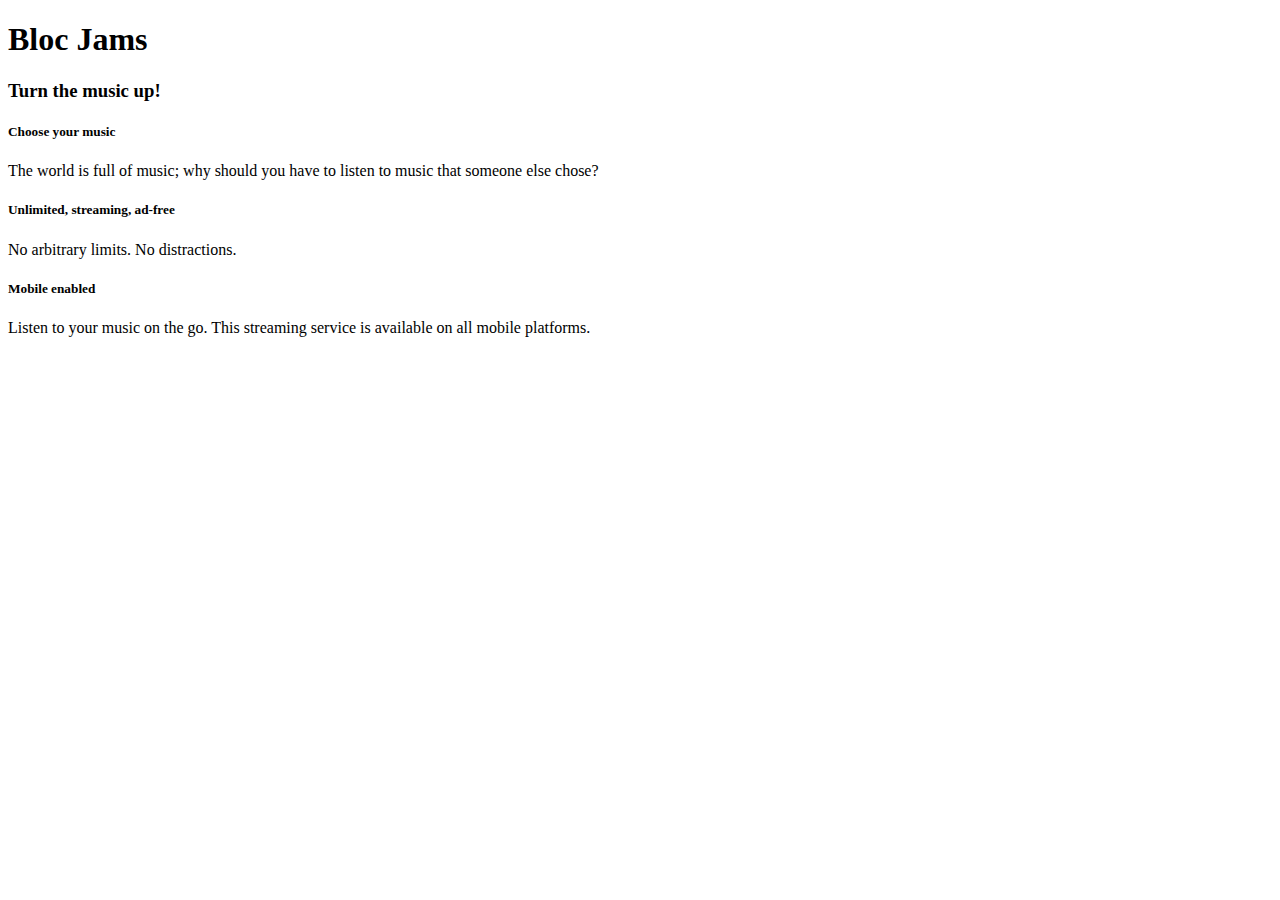
==== index.html @ 66f173e4 "assignment complete" ====
<!DOCTYPE html>
<html>
    <head>
        <title>Bloc Jams</title>
    </head>
    <body>
        <nav>
        </nav>
        <section>
            <h1>Bloc Jams</h1>
            <h3>Turn the music up!</h3>
        </section>
        <main>
            <div>
                <h5>Choose your music</h5>
                <p>The world is full of music; why should you have to listen to music that someone else chose?</p>
            </div>
            <div>
                <h5>Unlimited, streaming, ad-free</h5>
                <p>No arbitrary limits. No distractions.</p>
            </div>
            <div>
                <h5>Mobile enabled</h5>
                <p>Listen to your music on the go. This streaming service is available on all mobile platforms.</p>
            </div>
        </main>
    </body>
</html>
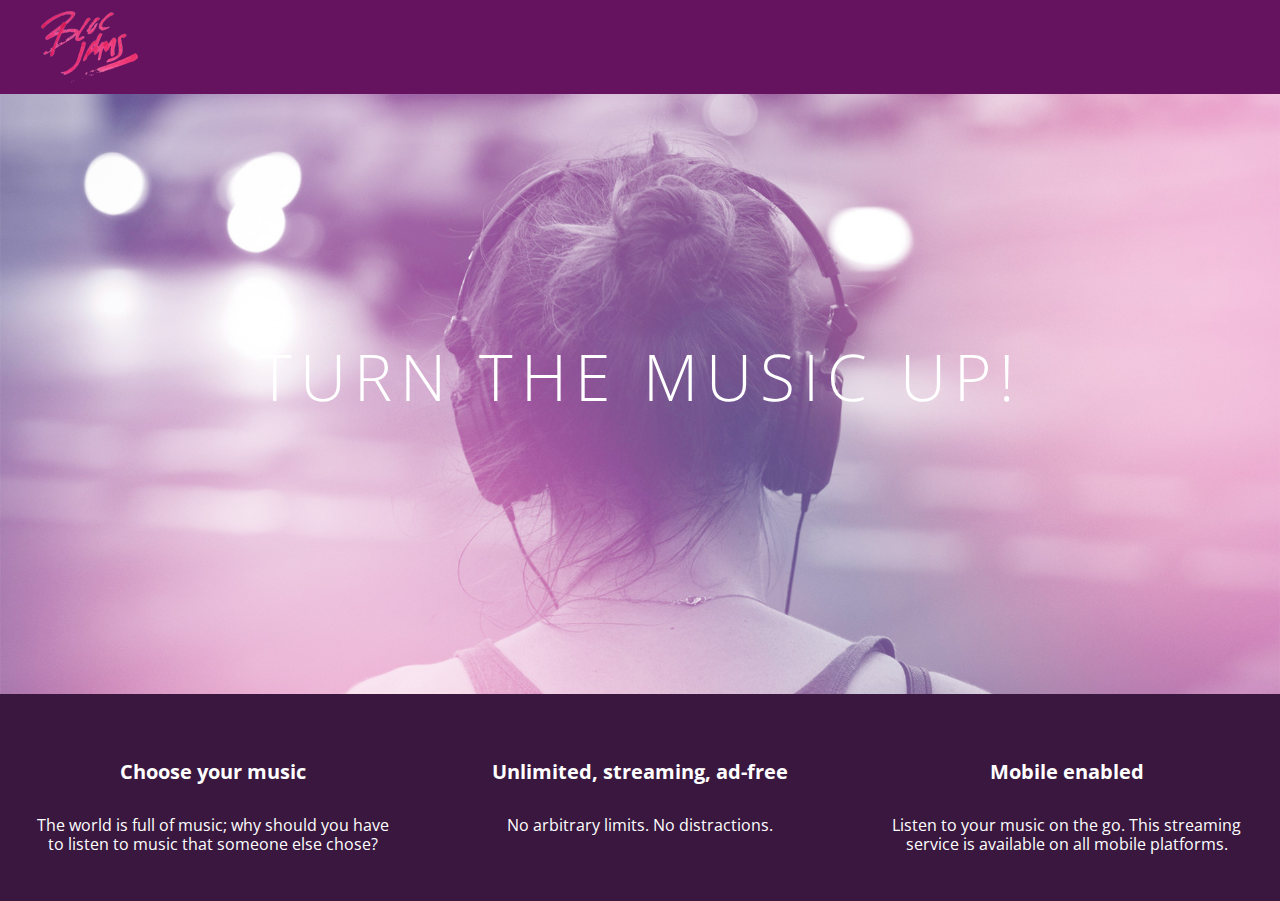
==== commit 0133c2de: "checkpoint 3 with css" ====
--- a/index.html
+++ b/index.html
@@ -2,27 +2,34 @@
 <html>
     <head>
         <title>Bloc Jams</title>
+        <link rel="stylesheet" type="text/css" href="http://fonts.googleapis.com/css?family=Open+Sans:400,800,600,700,300">
+        <link rel="stylesheet" type="text/css" href="http://code.ionicframework.com/ionicons/2.0.1/css/ionicons.min.css">
+        <link rel="stylesheet" type="text/css" href="styles/normalize.css">
+        <link rel="stylesheet" type="text/css" href="styles/main.css">
     </head>
-    <body>
-        <nav>
+    <body class ="landing">
+        <nav class="navbar">
+            <img src="assets/images/bloc_jams_logo.png" alt="bloc jams logo" class="logo">
         </nav>
-        <section>
-            <h1>Bloc Jams</h1>
-            <h3>Turn the music up!</h3>
+        <section class="hero-content">
+            <h1 class="hero-title">Turn the music up!</h1>
         </section>
-        <main>
-            <div>
-                <h5>Choose your music</h5>
-                <p>The world is full of music; why should you have to listen to music that someone else chose?</p>
+        <section class="selling points">
+            <div class="point">
+                <span class="ion-music-note"></span>
+                <h5 class="point-title">Choose your music</h5>
+                <p class="point-description">The world is full of music; why should you have to listen to music that someone else chose?</p>
             </div>
-            <div>
-                <h5>Unlimited, streaming, ad-free</h5>
-                <p>No arbitrary limits. No distractions.</p>
+            <div class="point">
+                <span class="ion-radio-waves"></span>
+                <h5 class="point-title">Unlimited, streaming, ad-free</h5>
+                <p class="point-description">No arbitrary limits. No distractions.</p>
             </div>
-            <div>
-                <h5>Mobile enabled</h5>
-                <p>Listen to your music on the go. This streaming service is available on all mobile platforms.</p>
+            <div class="point">
+                <span class="ion-iphone"></span>
+                <h5 class="point-title">Mobile enabled</h5>
+                <p class="point-description">Listen to your music on the go. This streaming service is available on all mobile platforms.</p>
             </div>
-        </main>
+        </section>
     </body>
 </html>--- a/styles/main.css
+++ b/styles/main.css
@@ -0,0 +1,77 @@
+html {
+    height: 100%;
+    font-size: 100%;
+}
+
+body {
+    font-family: 'Open Sans';
+    color: white;
+    min-height: 100%;
+}
+
+body.landing {
+    background-color: rgb(58,23,63);
+}
+
+.navbar {
+    padding: 0.5rem;
+    background-color: rgb(101,18,95);
+}
+
+.navbar .logo {
+    position: relative;
+    left: 2rem;
+}
+
+.hero-content {
+    position: relative;
+    min-height: 600px;
+    background-image: url(../assets/images/bloc_jams_bg.jpg);
+    background-repeat: no-repeat;
+    background-position: center center;
+    background-size: cover;
+}
+
+.hero-content .hero-title {
+    position: absolute;
+    top: 40%;
+    -webkit-transform: translateY(-50%);
+    -moz-transform: translateY(-50%);
+    -ms-transform: translateY(-50%);
+    transform: translateY(-50%);
+    width: 100%;
+    text-align: center;
+    font-size: 4rem;
+    font-weight: 300;
+    text-transform: uppercase;
+    letter-spacing: 0.5rem;
+    text-shadow: 1px 1px 0px rgb(58,23,63;)
+}
+
+.selling-points {
+    position: relative;
+    display: table;
+    width: 100%;
+    -webkit-box-sizing: border-box;
+    -moz-box-sizing: border-box;
+    box-sizing: border-box;
+}
+
+.point {
+    display: table-cell;
+    position: relative;
+    width: 33.3%;
+    padding: 2rem;
+    text-align: center;
+}
+
+.point .point-title {
+    font-size: 1.25rem;
+}
+
+.ion-music-note,
+.ion-radio-waves,
+.ion-iphone {
+    color: rgb(233,50,117);
+    font-size: 5rem;
+}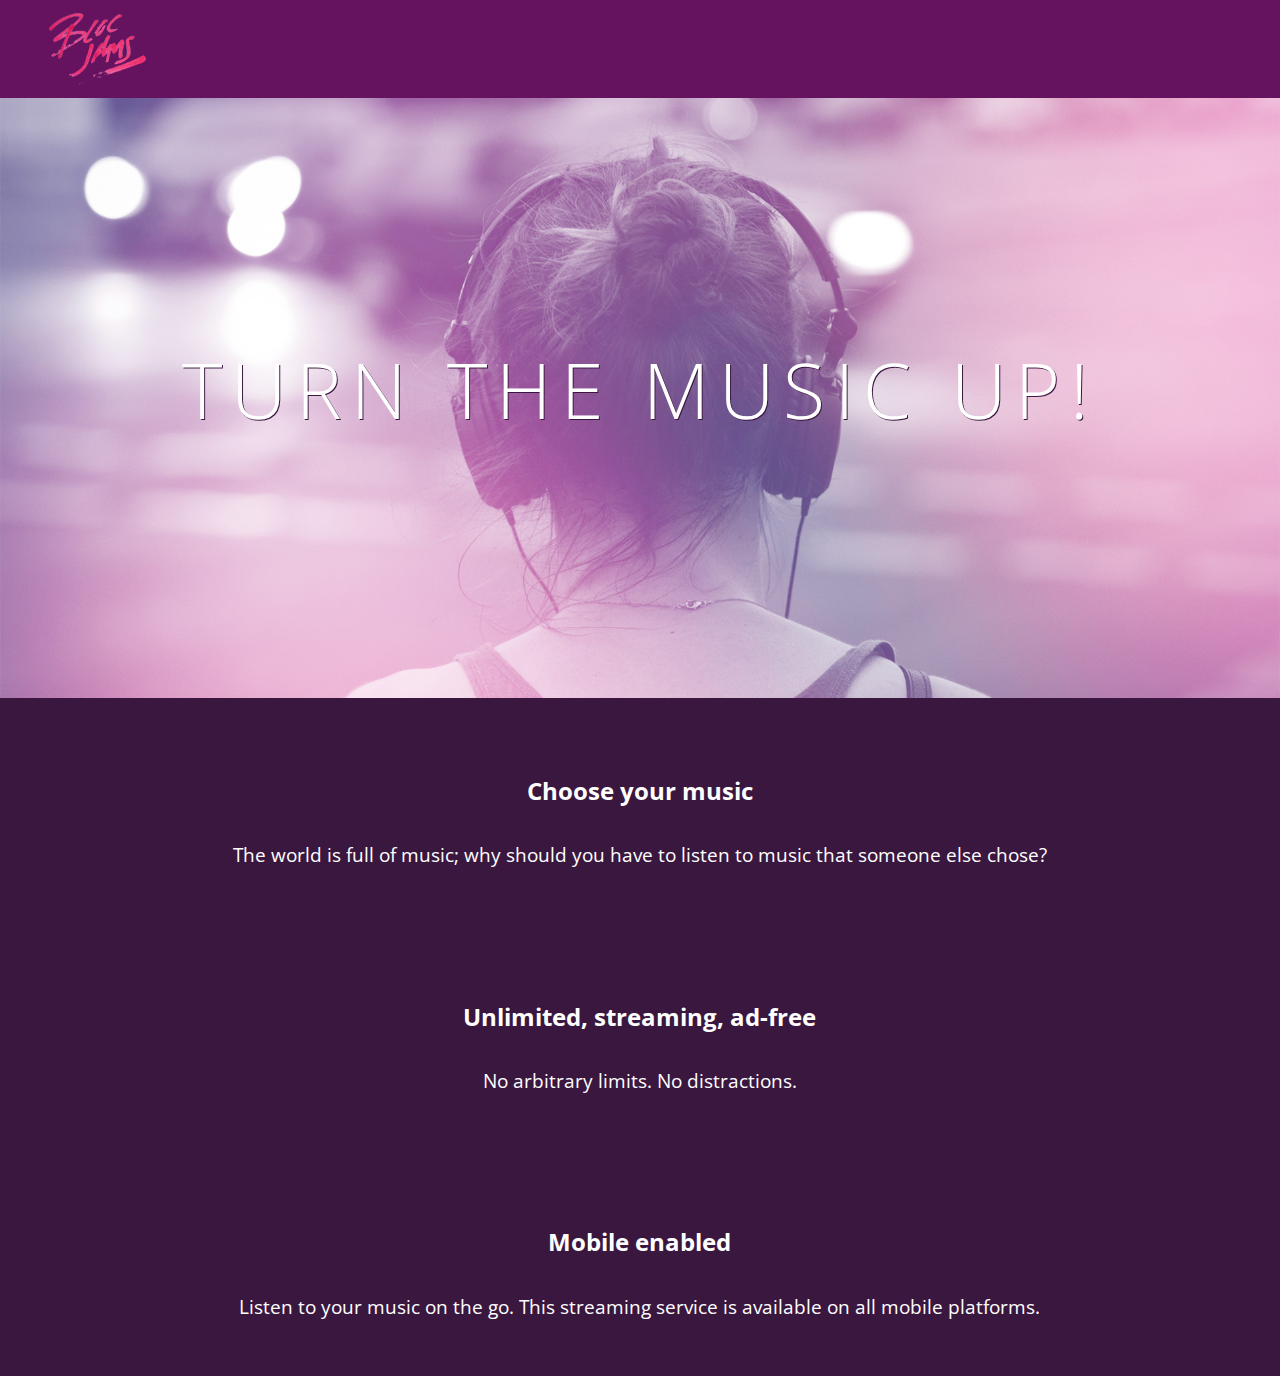
==== commit de47b790: "assigntment 3 complete" ====
--- a/index.html
+++ b/index.html
@@ -6,6 +6,7 @@
         <link rel="stylesheet" type="text/css" href="http://code.ionicframework.com/ionicons/2.0.1/css/ionicons.min.css">
         <link rel="stylesheet" type="text/css" href="styles/normalize.css">
         <link rel="stylesheet" type="text/css" href="styles/main.css">
+        <link rel="stylesheet" type="text/css" href="styles/landing.css">
     </head>
     <body class ="landing">
         <nav class="navbar">
@@ -14,7 +15,7 @@
         <section class="hero-content">
             <h1 class="hero-title">Turn the music up!</h1>
         </section>
-        <section class="selling points">
+        <section class="selling points container">
             <div class="point">
                 <span class="ion-music-note"></span>
                 <h5 class="point-title">Choose your music</h5>
--- a/styles/main.css
+++ b/styles/main.css
@@ -1,3 +1,9 @@
+*, *::before, *::after {
+    -moz-box-sizing: border-box;
+    -webkit-box-sizing: border-box;
+    box-sizing: border-box;
+}
+
 html {
     height: 100%;
     font-size: 100%;
@@ -7,10 +13,6 @@
     font-family: 'Open Sans';
     color: white;
     min-height: 100%;
-}
-
-body.landing {
-    background-color: rgb(58,23,63);
 }
 
 .navbar {
@@ -23,55 +25,26 @@
     left: 2rem;
 }
 
-.hero-content {
-    position: relative;
-    min-height: 600px;
-    background-image: url(../assets/images/bloc_jams_bg.jpg);
-    background-repeat: no-repeat;
-    background-position: center center;
-    background-size: cover;
+.container {
+    margin: 0 auto;
+    max-width: 64rem;
 }
 
-.hero-content .hero-title {
-    position: absolute;
-    top: 40%;
-    -webkit-transform: translateY(-50%);
-    -moz-transform: translateY(-50%);
-    -ms-transform: translateY(-50%);
-    transform: translateY(-50%);
-    width: 100%;
-    text-align: center;
-    font-size: 4rem;
-    font-weight: 300;
-    text-transform: uppercase;
-    letter-spacing: 0.5rem;
-    text-shadow: 1px 1px 0px rgb(58,23,63;)
+@media (min-width: 640px) {
+    html {font-size: 112%;}
+    .column {
+        float: left;
+        padding-left: 1rem;
+        padding-right: 1rem;
+    }
+    .column.full {width: 100%;}
+    .column.two-thirds {width: 66.7%;}
+    .column.half {width: 50%;}
+    .column.third {width: 33.3%;}
+    .column.fourth {25%;}
+    .column.flow-opposite {float:right;}
 }
 
-.selling-points {
-    position: relative;
-    display: table;
-    width: 100%;
-    -webkit-box-sizing: border-box;
-    -moz-box-sizing: border-box;
-    box-sizing: border-box;
+@media (min-width: 1024px) {
+    html {font-size: 120%;}
 }
-
-.point {
-    display: table-cell;
-    position: relative;
-    width: 33.3%;
-    padding: 2rem;
-    text-align: center;
-}
-
-.point .point-title {
-    font-size: 1.25rem;
-}
-
-.ion-music-note,
-.ion-radio-waves,
-.ion-iphone {
-    color: rgb(233,50,117);
-    font-size: 5rem;
-}--- a/styles/landing.css
+++ b/styles/landing.css
@@ -0,0 +1,48 @@
+body.landing {
+    background-color: rgb(58,23,63);
+}
+
+.hero-content {
+    position: relative;
+    min-height: 600px;
+    background-image: url(../assets/images/bloc_jams_bg.jpg);
+    background-repeat: no-repeat;
+    background-position: center center;
+    background-size: cover;
+}
+
+.hero-content .hero-title {
+    position: absolute;
+    top: 40%;
+    -webkit-transform: translateY(-50%);
+    -moz-transform: translateY(-50%);
+    transform: translateY(-50%);
+    width: 100%;
+    text-align: center;
+    font-size: 4rem;
+    font-weight: 300;
+    text-transform: uppercase;
+    letter-spacing: 0.5rem;
+    text-shadow: 1px 1px 0px rgb(58,23,63);
+}
+
+.selling-points {
+    position: relative;
+}
+
+.point {
+    position: relative;
+    padding: 2rem;
+    text-align: center;
+}
+
+.point .point-title {
+    font-size: 1.25rem;
+}
+
+.ion-music-note,
+.ion-radio-waves,
+.ion-iphone {
+    color: rgb(233,50,117);
+    font-size: 5rem;
+}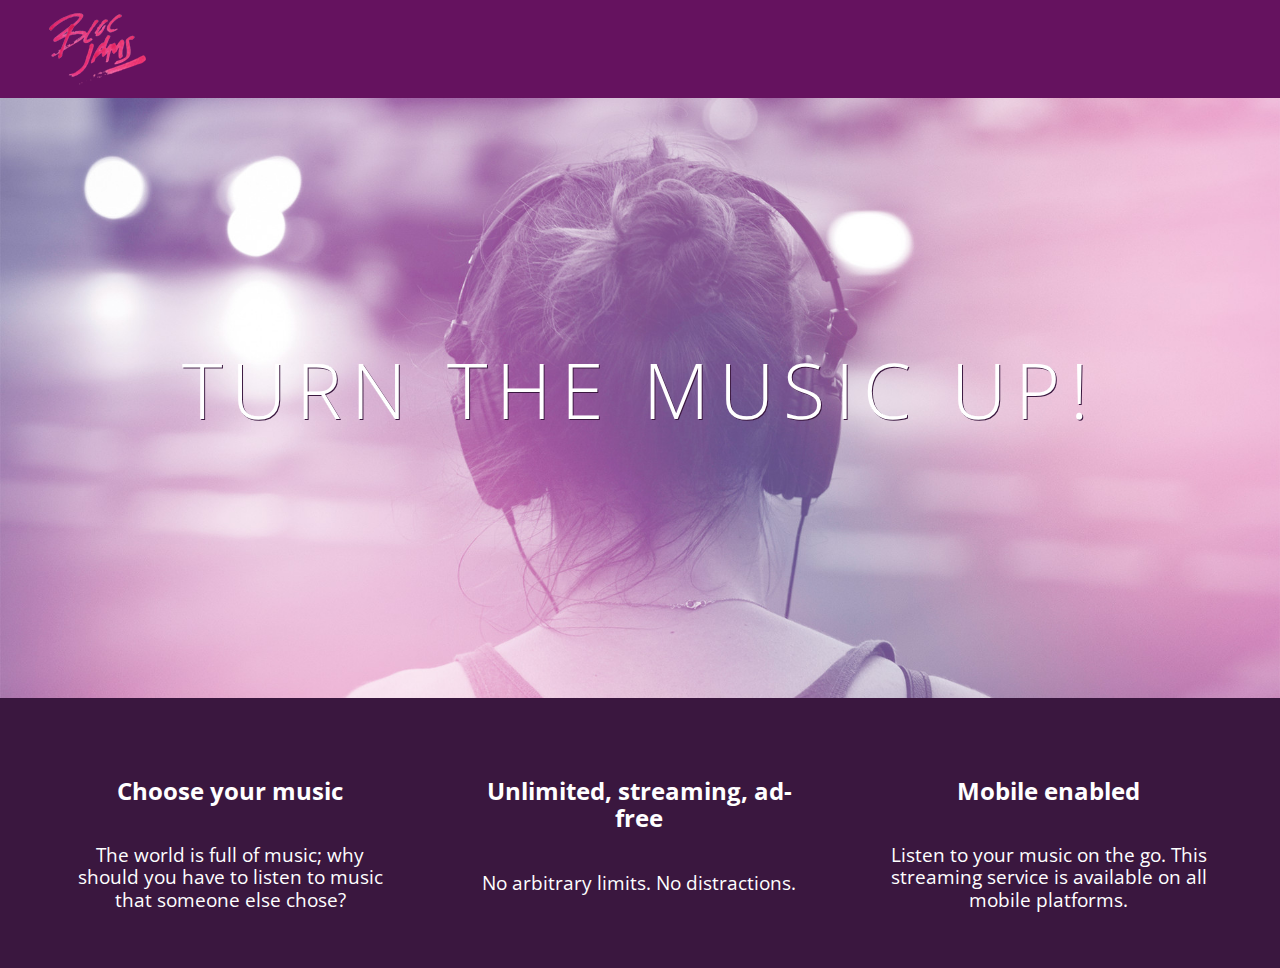
==== commit f53f9f99: "assignment 4 completed" ====
--- a/index.html
+++ b/index.html
@@ -15,18 +15,18 @@
         <section class="hero-content">
             <h1 class="hero-title">Turn the music up!</h1>
         </section>
-        <section class="selling points container">
-            <div class="point">
+        <section class="selling-points container clearfix">
+            <div class="point column third">
                 <span class="ion-music-note"></span>
                 <h5 class="point-title">Choose your music</h5>
                 <p class="point-description">The world is full of music; why should you have to listen to music that someone else chose?</p>
             </div>
-            <div class="point">
+            <div class="point column third">
                 <span class="ion-radio-waves"></span>
                 <h5 class="point-title">Unlimited, streaming, ad-free</h5>
                 <p class="point-description">No arbitrary limits. No distractions.</p>
             </div>
-            <div class="point">
+            <div class="point column third">
                 <span class="ion-iphone"></span>
                 <h5 class="point-title">Mobile enabled</h5>
                 <p class="point-description">Listen to your music on the go. This streaming service is available on all mobile platforms.</p>
--- a/styles/main.css
+++ b/styles/main.css
@@ -48,3 +48,13 @@
 @media (min-width: 1024px) {
     html {font-size: 120%;}
 }
+
+.clearfix::before,
+.clearfix::after {
+    content: " ";
+    display: table;
+}
+
+.clearfix::after {
+    clear: both;
+}
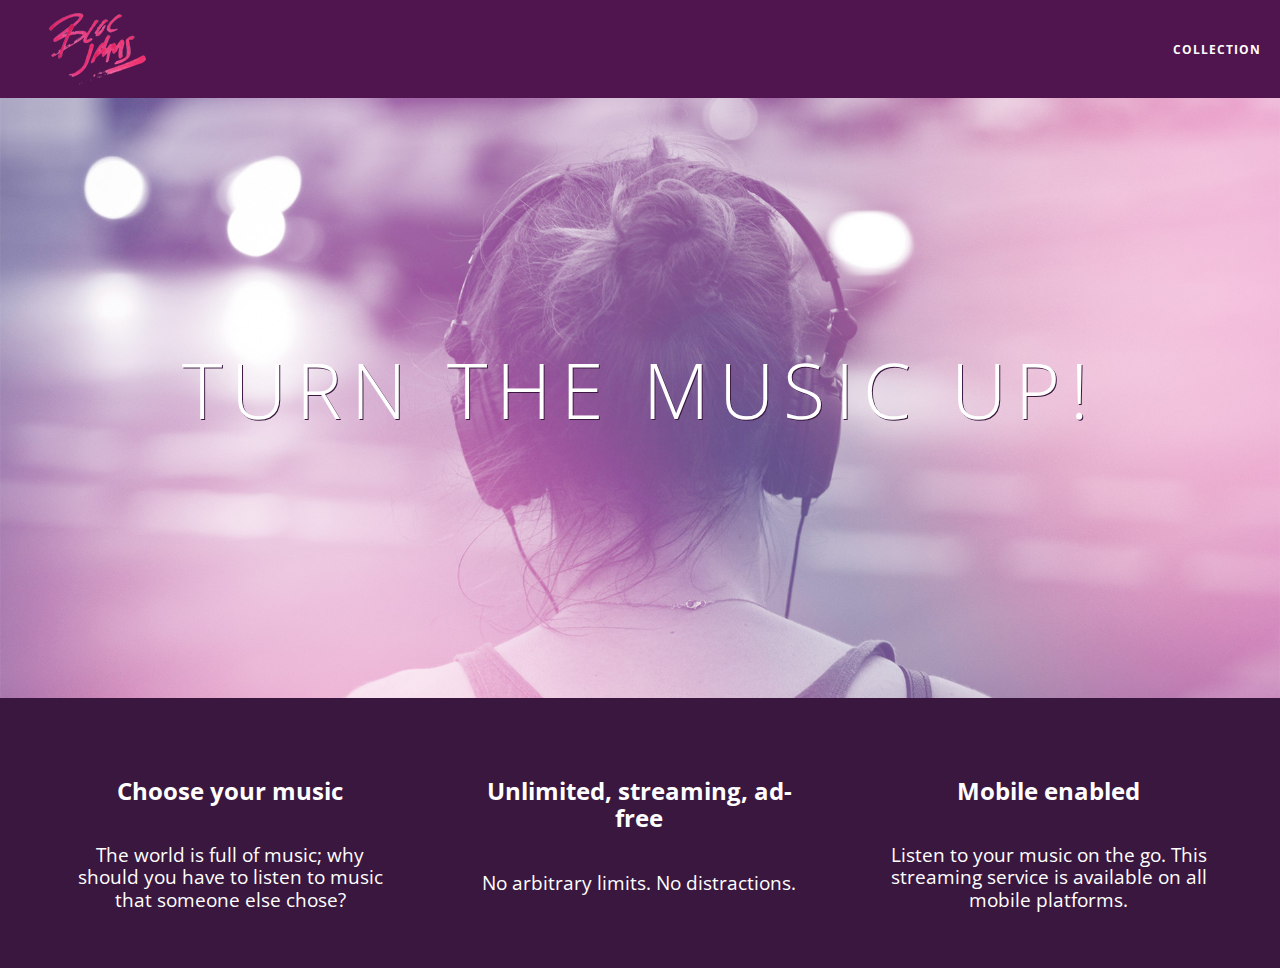
==== commit dd4d0123: "checkpoint5 completed" ====
--- a/index.html
+++ b/index.html
@@ -10,7 +10,12 @@
     </head>
     <body class ="landing">
         <nav class="navbar">
-            <img src="assets/images/bloc_jams_logo.png" alt="bloc jams logo" class="logo">
+            <a href="index.html" class="logo">
+                <img src="assets/images/bloc_jams_logo.png" alt="bloc jams logo">
+            </a>
+            <div class="links-container">
+                <a href="collection.html" class="navbar-link">collection</a>
+            </div>
         </nav>
         <section class="hero-content">
             <h1 class="hero-title">Turn the music up!</h1>
--- a/styles/main.css
+++ b/styles/main.css
@@ -17,12 +17,50 @@
 
 .navbar {
     padding: 0.5rem;
-    background-color: rgb(101,18,95);
+    /* #1 */
+    background-color: rgba(101,18,95,0.5);
+    /* #2 */
+    z-index: 1;
 }
 
 .navbar .logo {
     position: relative;
     left: 2rem;
+    cursor: pointer;
+}
+
+.navbar .links-container {
+    display: table;
+    position: absolute;
+    top: 0;
+    right: 0;
+    height: 100px;
+    color: white;
+    /* #3 */
+    text-decoration: none;
+}
+
+.links-container .navbar-link {
+    display: table-cell;
+    position: relative;
+    height: 100%;
+    padding-left: 1rem;
+    padding-right: 1rem;
+    /* #4 */
+    vertical-align: middle;
+    color: white;
+    font-size: 0.625rem;
+    letter-spacing: 0.05rem;
+    font-weight: 700;
+    text-transform: uppercase;
+    /* #3 */
+    text-decoration: none;
+    cursor: pointer;
+}
+
+/* #5 */
+.links-container .navbar-link:hover {
+    color: rgb(233,50,117);
 }
 
 .container {
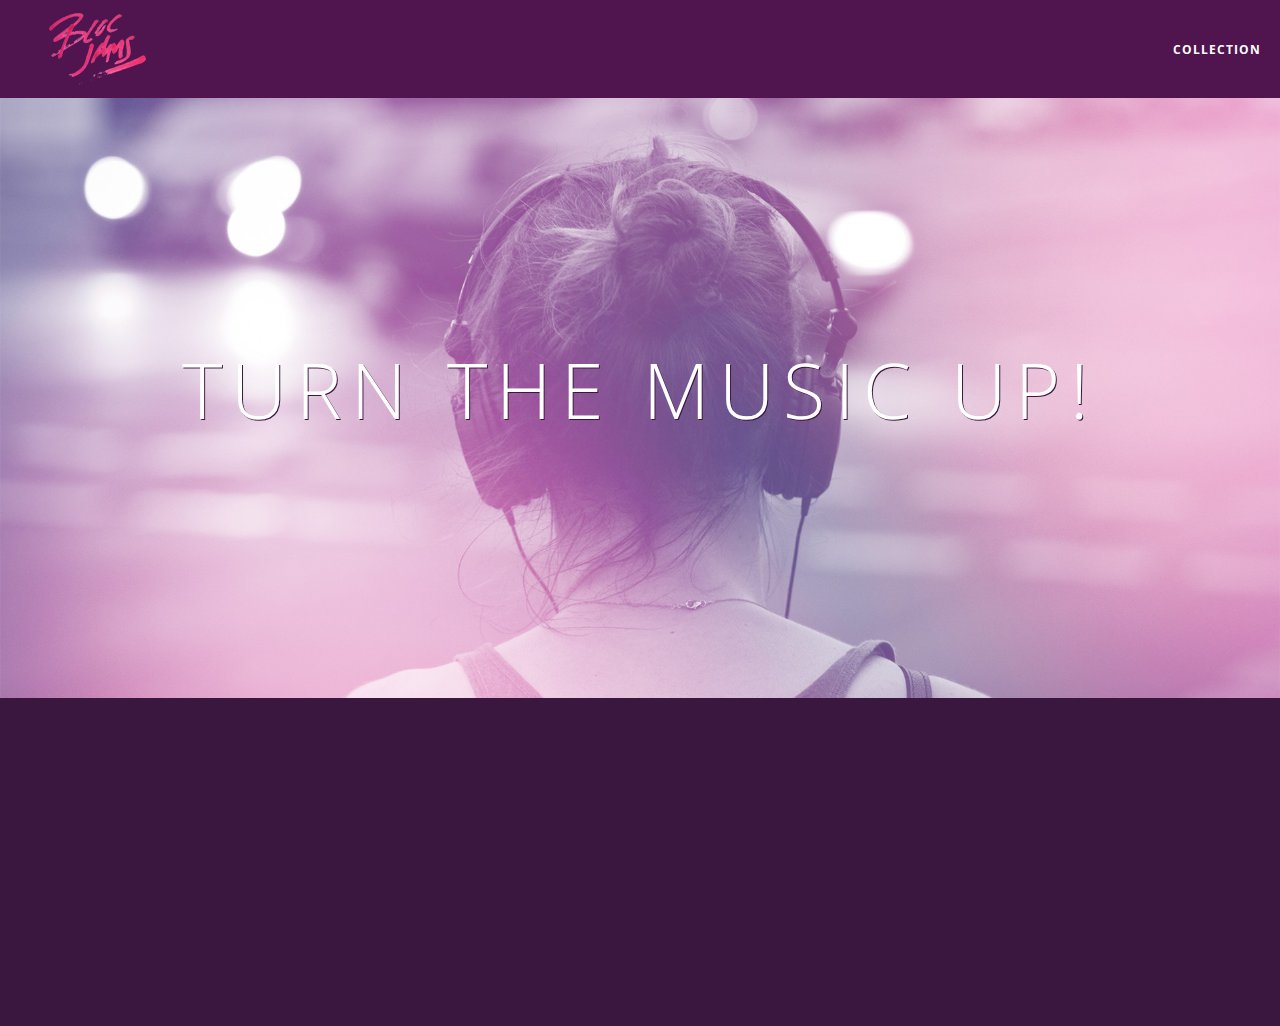
==== commit f18a0b65: "checkpoint8 completed" ====
--- a/index.html
+++ b/index.html
@@ -37,5 +37,6 @@
                 <p class="point-description">Listen to your music on the go. This streaming service is available on all mobile platforms.</p>
             </div>
         </section>
+        <script src="scripts/landing.js"></script>
     </body>
 </html>--- a/styles/main.css
+++ b/styles/main.css
@@ -63,9 +63,18 @@
     color: rgb(233,50,117);
 }
 
+.links-container .navbar-link:active {
+    color: rgb(233,50,117);
+    background-color: white;
+}
+
 .container {
     margin: 0 auto;
     max-width: 64rem;
+}
+
+.container.narrow {
+    max-width: 56rem;
 }
 
 @media (min-width: 640px) {
--- a/styles/landing.css
+++ b/styles/landing.css
@@ -34,6 +34,16 @@
     position: relative;
     padding: 2rem;
     text-align: center;
+    opacity: 0;
+    -webkit-transform: scaleX(0.9) translateY(3rem);
+    -moz-transform: scaleX(0.9) translateY(3rem);
+    -transform: scaleX(0.9) tanslateY(3rem);
+    -webkit-transition: all 0.25s ease-in-out;
+    -moz-transition: all 0.25s ease-in-out;
+    transition: all 0.25s ease-in-out;
+    -webkit-transition-delay: 0.2s;
+    -moz-transition-delay: 0.2s;
+    transition-delay: 0.2s;
 }
 
 .point .point-title {
